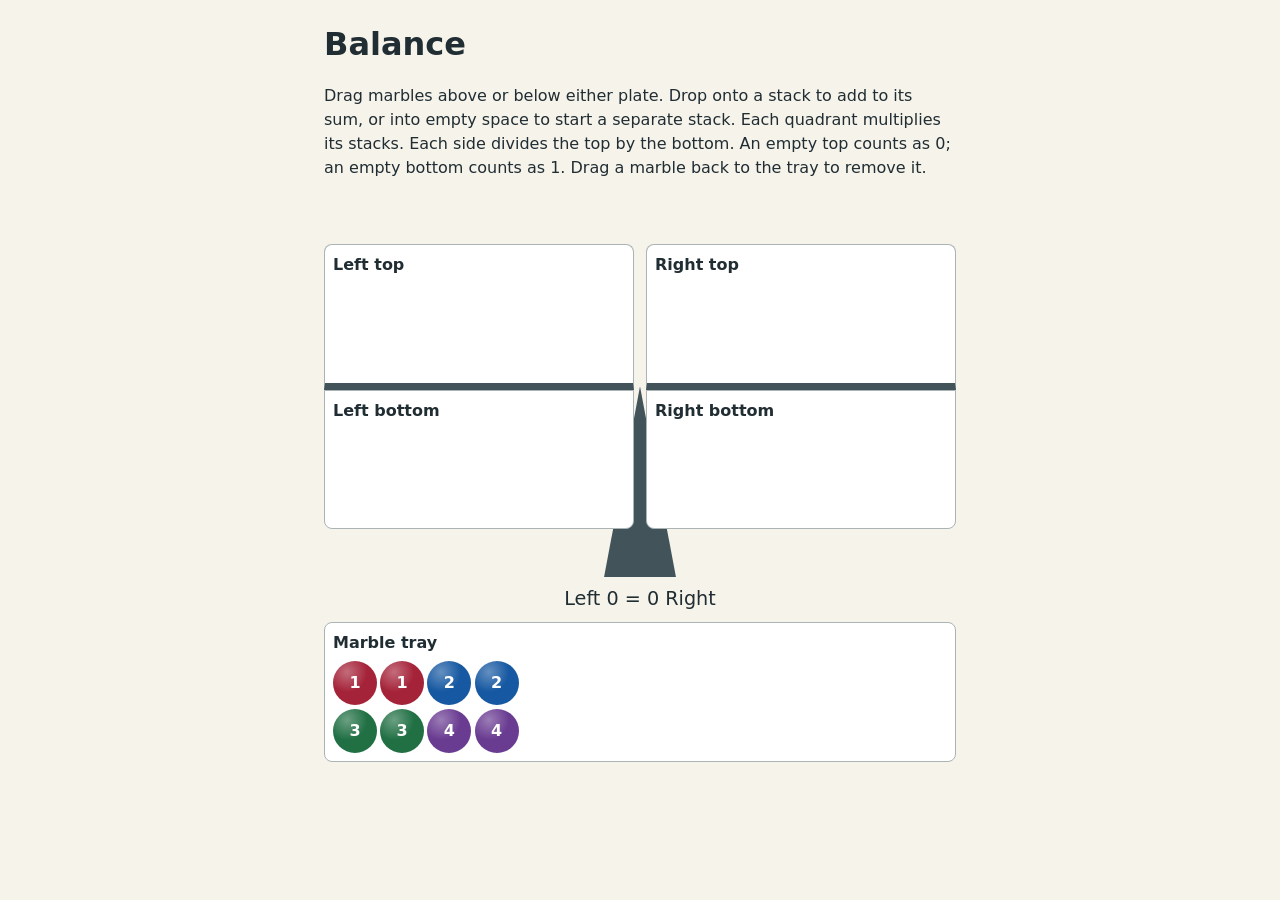
==== docs/index.html @ a251f583 "AI-generated: implement multiplication with marble stacks (Issue #7)" ====
<!DOCTYPE html>
<html lang="en">
<head>
  <meta charset="utf-8">
  <meta name="viewport" content="width=device-width, initial-scale=1">
  <title>Balance</title>
  <link rel="stylesheet" href="./styles.css">
</head>
<body>
  <main>
    <h1>Balance</h1>
    <p>Drag marbles above or below either plate. Drop onto a stack to add to its sum, or into empty space to start a separate stack. Each quadrant multiplies its stacks. Each side divides the top by the bottom. An empty top counts as 0; an empty bottom counts as 1. Drag a marble back to the tray to remove it.</p>
    <div class="scale">
      <div class="stand" aria-hidden="true"></div>
      <div class="beam">
        <section class="plate numerator" id="left">
          <h2>Left top</h2>
          <div class="marbles"></div>
        </section>
        <section class="plate numerator" id="right">
          <h2>Right top</h2>
          <div class="marbles"></div>
        </section>
        <section class="plate denominator" id="left-bottom">
          <h2>Left bottom</h2>
          <div class="marbles"></div>
        </section>
        <section class="plate denominator" id="right-bottom">
          <h2>Right bottom</h2>
          <div class="marbles"></div>
        </section>
      </div>
    </div>
    <output id="result" aria-live="polite">Left 0 = 0 Right</output>
    <section id="tray">
      <h2>Marble tray</h2>
      <div class="marbles"></div>
    </section>
  </main>
  <script src="./scripts.js"></script>
</body>
</html>
---- docs/styles.css ----
* {
  box-sizing: border-box;
}

body {
  margin: 0;
  background: #f6f3eb;
  color: #202d33;
  font: 1rem/1.5 system-ui, sans-serif;
}

main {
  max-width: 42rem;
  margin: auto;
  padding: 1.25rem;
}

h1 {
  margin: 0;
}

.scale {
  position: relative;
  padding: 3rem 0;
}

.stand {
  position: absolute;
  top: 50%;
  bottom: 0;
  left: 50%;
  translate: -50%;
  width: 4.5rem;
  background: #43535a;
  clip-path: polygon(50% 0, 100% 100%, 0 100%);
}

.beam {
  position: relative;
  display: grid;
  grid-template-columns: minmax(0, 1fr) minmax(0, 1fr);
  column-gap: 0.75rem;
  rotate: var(--tilt, 0deg);
  transform-origin: center;
}

.plate, #tray {
  background: #fff;
  border: 1px solid #aab4b5;
  border-radius: 0.5rem;
  padding: 0.5rem;
}

.numerator {
  border-bottom: 0.45rem solid #43535a;
  border-radius: 0.5rem 0.5rem 0 0;
}

.denominator {
  border-radius: 0 0 0.5rem 0.5rem;
}

h2 {
  margin: 0 0 0.4rem;
  font-size: 1rem;
}

.marbles {
  display: grid;
  grid-template-columns: repeat(4, minmax(0, 2.75rem));
  align-content: end;
  gap: 0.2rem;
  min-height: 5.7rem;
}

/* Each column is one sum. Wrapping keeps separate sums apart even on phones. */
.plate .marbles {
  display: flex;
  flex-wrap: wrap;
  align-items: flex-end;
  align-content: flex-end;
  gap: 0.75rem;
  padding: 0.5rem 0.25rem 2.75rem;
}

.stack {
  display: flex;
  flex-direction: column;
  flex: 0 0 2.75rem;
  padding: 0.25rem;
  border-radius: 1.5rem;
  background: #e5eaeb;
}

.stack .marble + .marble {
  margin-top: -0.5rem;
}

.marble {
  display: grid;
  place-items: center;
  aspect-ratio: 1;
  border-radius: 50%;
  background: radial-gradient(circle at 32% 25%, #ffffff55, transparent 45%), var(--colour);
  color: white;
  font-weight: bold;
  cursor: grab;
  touch-action: none;
  user-select: none;
}

.marble.dragging {
  opacity: 0.25;
}

.marble.preview {
  position: fixed;
  z-index: 1;
  translate: -50% -50%;
  pointer-events: none;
  opacity: 1;
}

#result {
  display: block;
  text-align: center;
  margin: 0.5rem 0;
  font-size: 1.2rem;
}
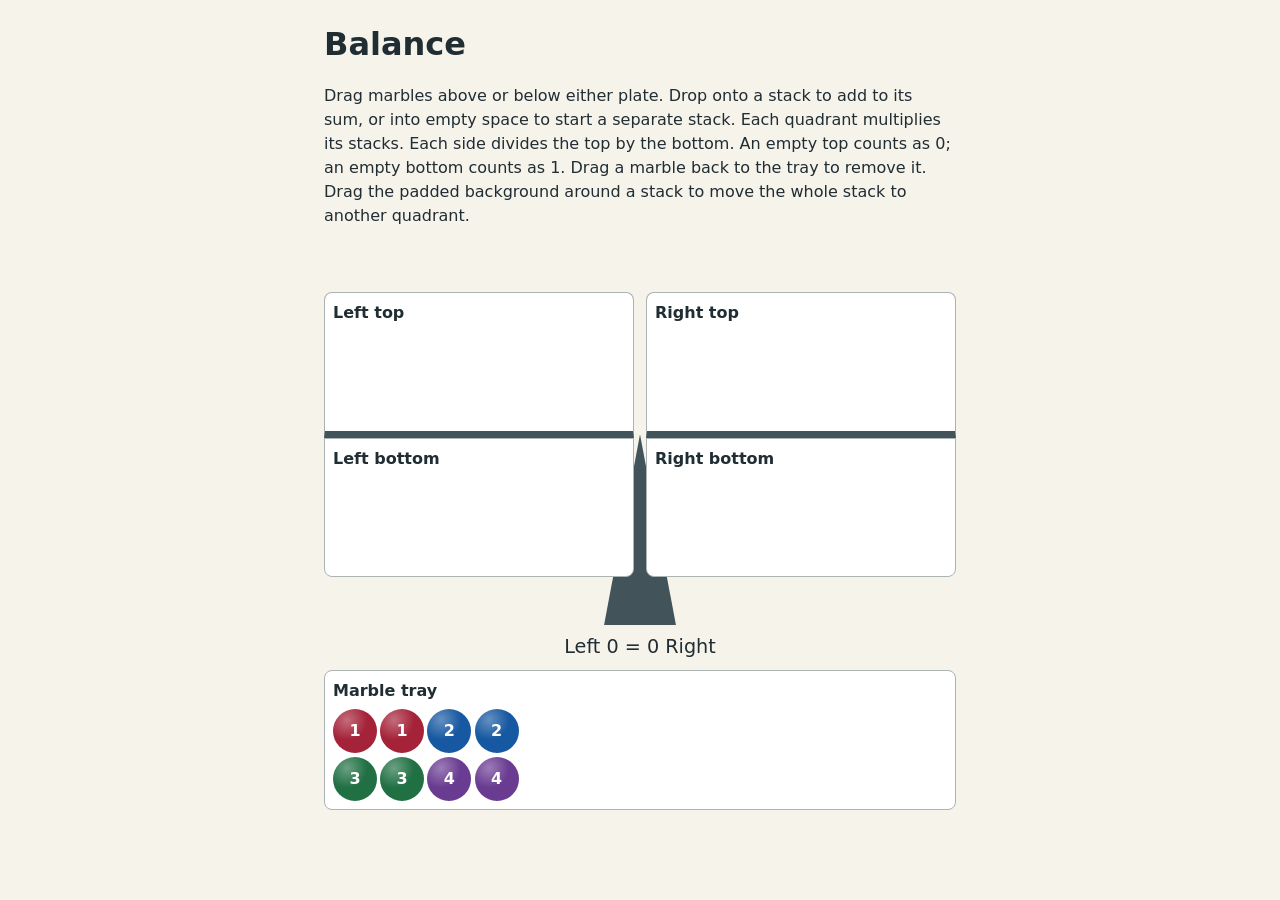
==== commit fdb2bc1c: "AI-generated: enable dragging whole marble stacks (Issue #11)" ====
--- a/docs/index.html
+++ b/docs/index.html
@@ -9,7 +9,7 @@
 <body>
   <main>
     <h1>Balance</h1>
-    <p>Drag marbles above or below either plate. Drop onto a stack to add to its sum, or into empty space to start a separate stack. Each quadrant multiplies its stacks. Each side divides the top by the bottom. An empty top counts as 0; an empty bottom counts as 1. Drag a marble back to the tray to remove it.</p>
+    <p>Drag marbles above or below either plate. Drop onto a stack to add to its sum, or into empty space to start a separate stack. Each quadrant multiplies its stacks. Each side divides the top by the bottom. An empty top counts as 0; an empty bottom counts as 1. Drag a marble back to the tray to remove it. Drag the padded background around a stack to move the whole stack to another quadrant.</p>
     <div class="scale">
       <div class="stand" aria-hidden="true"></div>
       <div class="beam">
--- a/docs/styles.css
+++ b/docs/styles.css
@@ -86,8 +86,11 @@
 .stack {
   display: flex;
   flex-direction: column;
-  flex: 0 0 2.75rem;
-  padding: 0.25rem;
+  flex: 0 0 4.25rem;
+  padding: 1rem 0.75rem;
+  cursor: grab;
+  touch-action: none;
+  user-select: none;
   border-radius: 1.5rem;
   background: #e5eaeb;
 }
@@ -109,11 +112,11 @@
   user-select: none;
 }
 
-.marble.dragging {
+.dragging {
   opacity: 0.25;
 }
 
-.marble.preview {
+.preview {
   position: fixed;
   z-index: 1;
   translate: -50% -50%;
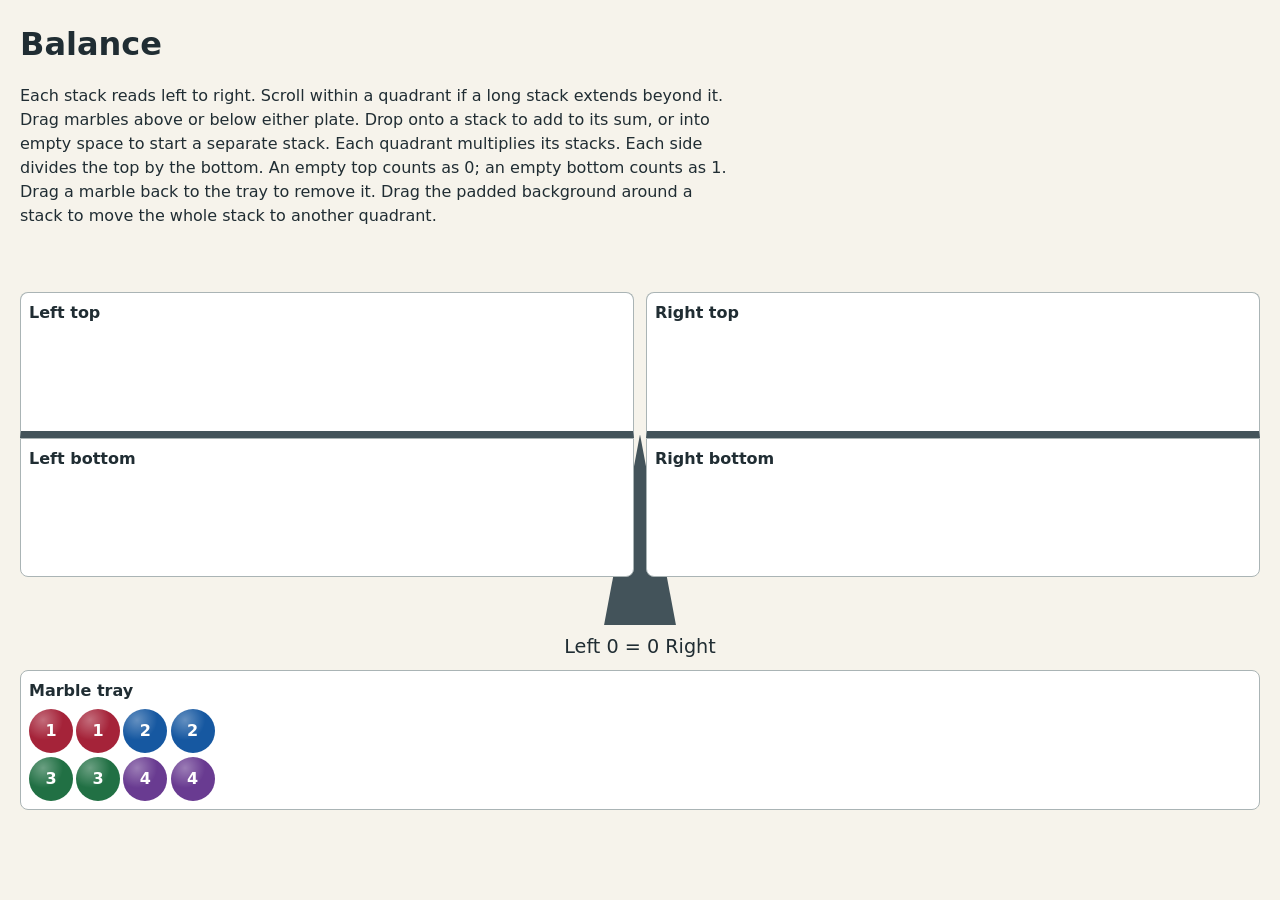
==== commit 8a5b70a7: "AI-generated: horizontal sums and responsive scale (Issues #14 and #16)" ====
--- a/docs/index.html
+++ b/docs/index.html
@@ -9,25 +9,25 @@
 <body>
   <main>
     <h1>Balance</h1>
-    <p>Drag marbles above or below either plate. Drop onto a stack to add to its sum, or into empty space to start a separate stack. Each quadrant multiplies its stacks. Each side divides the top by the bottom. An empty top counts as 0; an empty bottom counts as 1. Drag a marble back to the tray to remove it. Drag the padded background around a stack to move the whole stack to another quadrant.</p>
+    <p>Each stack reads left to right. Scroll within a quadrant if a long stack extends beyond it. Drag marbles above or below either plate. Drop onto a stack to add to its sum, or into empty space to start a separate stack. Each quadrant multiplies its stacks. Each side divides the top by the bottom. An empty top counts as 0; an empty bottom counts as 1. Drag a marble back to the tray to remove it. Drag the padded background around a stack to move the whole stack to another quadrant.</p>
     <div class="scale">
       <div class="stand" aria-hidden="true"></div>
       <div class="beam">
         <section class="plate numerator" id="left">
           <h2>Left top</h2>
-          <div class="marbles"></div>
+          <div class="marbles" tabindex="0" role="group" aria-label="Left top stacks"></div>
         </section>
         <section class="plate numerator" id="right">
           <h2>Right top</h2>
-          <div class="marbles"></div>
+          <div class="marbles" tabindex="0" role="group" aria-label="Right top stacks"></div>
         </section>
         <section class="plate denominator" id="left-bottom">
           <h2>Left bottom</h2>
-          <div class="marbles"></div>
+          <div class="marbles" tabindex="0" role="group" aria-label="Left bottom stacks"></div>
         </section>
         <section class="plate denominator" id="right-bottom">
           <h2>Right bottom</h2>
-          <div class="marbles"></div>
+          <div class="marbles" tabindex="0" role="group" aria-label="Right bottom stacks"></div>
         </section>
       </div>
     </div>
@@ -40,3 +40,4 @@
   <script src="./scripts.js"></script>
 </body>
 </html>
+
--- a/docs/styles.css
+++ b/docs/styles.css
@@ -10,7 +10,6 @@
 }
 
 main {
-  max-width: 42rem;
   margin: auto;
   padding: 1.25rem;
 }
@@ -73,7 +72,7 @@
   min-height: 5.7rem;
 }
 
-/* Each column is one sum. Wrapping keeps separate sums apart even on phones. */
+/* Each horizontal group is one sum; separate sums wrap as whole groups. */
 .plate .marbles {
   display: flex;
   flex-wrap: wrap;
@@ -81,12 +80,13 @@
   align-content: flex-end;
   gap: 0.75rem;
   padding: 0.5rem 0.25rem 2.75rem;
+  overflow-x: auto;
 }
 
 .stack {
   display: flex;
-  flex-direction: column;
-  flex: 0 0 4.25rem;
+  flex-direction: row;
+  flex: 0 0 auto;
   padding: 1rem 0.75rem;
   cursor: grab;
   touch-action: none;
@@ -95,8 +95,13 @@
   background: #e5eaeb;
 }
 
+.stack .marble {
+  flex: 0 0 2.75rem;
+  width: 2.75rem;
+}
+
 .stack .marble + .marble {
-  margin-top: -0.5rem;
+  margin-left: -0.5rem;
 }
 
 .marble {
@@ -130,3 +135,14 @@
   margin: 0.5rem 0;
   font-size: 1.2rem;
 }
+
+
+/* Keep instructions readable while the scale uses the full viewport width. */
+main > p {
+  max-width: 70ch;
+}
+
+.plate .marbles:focus-visible {
+  outline: 2px solid #1658a1;
+  outline-offset: -2px;
+}
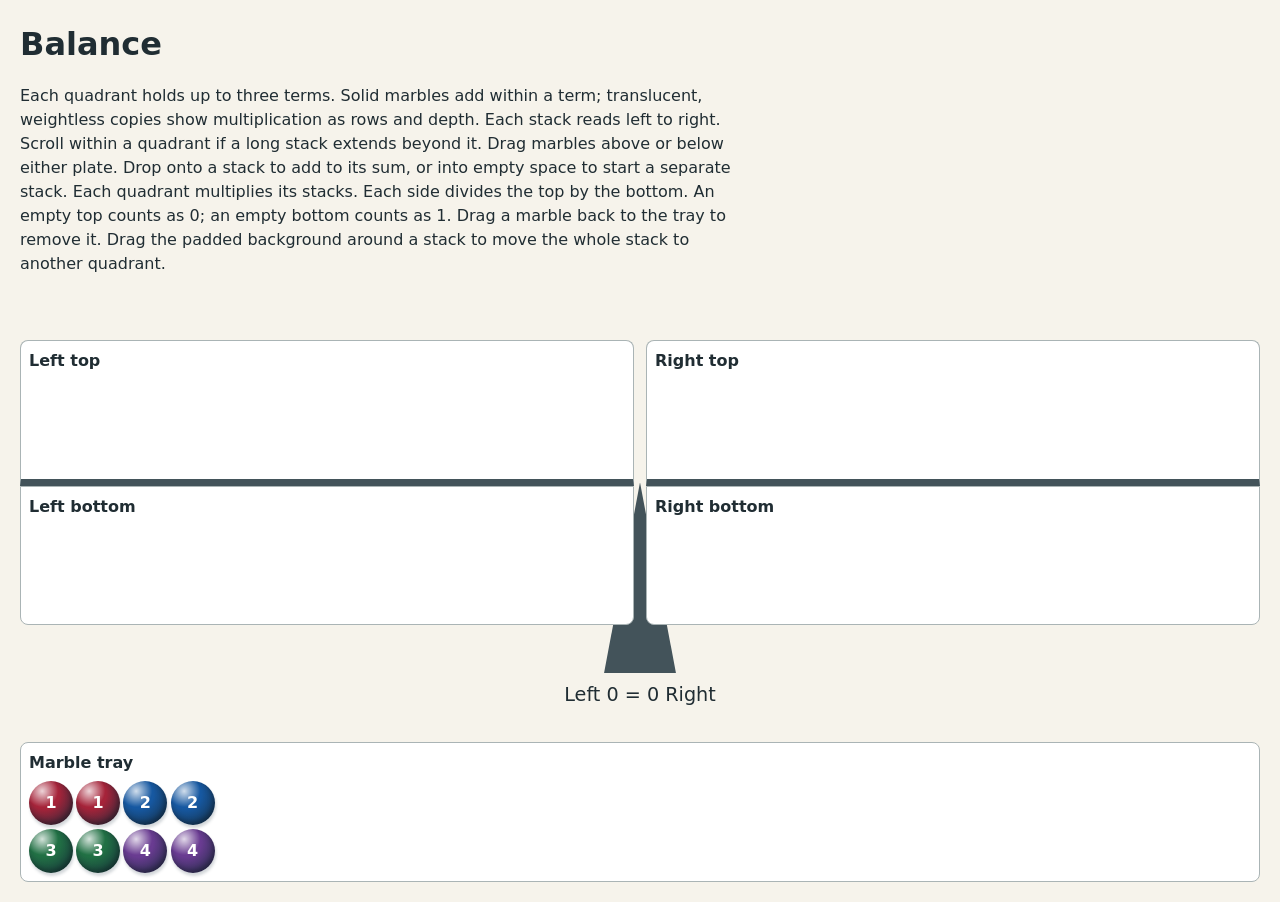
==== commit 1834cd5b: "AI-generated: visualize weighted multiplication with 3D ghost rows and layers (#18)" ====
--- a/docs/index.html
+++ b/docs/index.html
@@ -9,7 +9,7 @@
 <body>
   <main>
     <h1>Balance</h1>
-    <p>Each stack reads left to right. Scroll within a quadrant if a long stack extends beyond it. Drag marbles above or below either plate. Drop onto a stack to add to its sum, or into empty space to start a separate stack. Each quadrant multiplies its stacks. Each side divides the top by the bottom. An empty top counts as 0; an empty bottom counts as 1. Drag a marble back to the tray to remove it. Drag the padded background around a stack to move the whole stack to another quadrant.</p>
+    <p>Each quadrant holds up to three terms. Solid marbles add within a term; translucent, weightless copies show multiplication as rows and depth. Each stack reads left to right. Scroll within a quadrant if a long stack extends beyond it. Drag marbles above or below either plate. Drop onto a stack to add to its sum, or into empty space to start a separate stack. Each quadrant multiplies its stacks. Each side divides the top by the bottom. An empty top counts as 0; an empty bottom counts as 1. Drag a marble back to the tray to remove it. Drag the padded background around a stack to move the whole stack to another quadrant.</p>
     <div class="scale">
       <div class="stand" aria-hidden="true"></div>
       <div class="beam">
@@ -32,11 +32,13 @@
       </div>
     </div>
     <output id="result" aria-live="polite">Left 0 = 0 Right</output>
+    <p id="move-message" role="status" aria-live="polite"></p>
     <section id="tray">
       <h2>Marble tray</h2>
       <div class="marbles"></div>
     </section>
   </main>
+  <script src="./multiplication.js"></script>
   <script src="./scripts.js"></script>
 </body>
 </html>
--- a/docs/styles.css
+++ b/docs/styles.css
@@ -87,21 +87,27 @@
   display: flex;
   flex-direction: row;
   flex: 0 0 auto;
-  padding: 1rem 0.75rem;
+  position: relative;
+  isolation: isolate;
+  padding: calc(16px + var(--rise, 0px)) calc(12px + var(--depth, 0px)) 42px 12px;
   cursor: grab;
   touch-action: none;
   user-select: none;
   border-radius: 1.5rem;
-  background: #e5eaeb;
+  background: #edf1f3;
+  border: 1px solid #d0dade;
 }
 
 .stack .marble {
-  flex: 0 0 2.75rem;
-  width: 2.75rem;
+  position: relative;
+  z-index: 2;
+  flex: 0 0 44px;
+  width: 44px;
+  height: 44px;
 }
 
 .stack .marble + .marble {
-  margin-left: -0.5rem;
+  margin-left: -8px;
 }
 
 .marble {
@@ -109,7 +115,9 @@
   place-items: center;
   aspect-ratio: 1;
   border-radius: 50%;
-  background: radial-gradient(circle at 32% 25%, #ffffff55, transparent 45%), var(--colour);
+  background: radial-gradient(circle at 30% 23%, #ffffffcc, transparent 35%),
+    radial-gradient(circle at 35% 30%, var(--colour) 35%, #172b3b 100%);
+  box-shadow: inset -2px -3px 5px #0004, 1px 3px 3px #142a3a30;
   color: white;
   font-weight: bold;
   cursor: grab;
@@ -146,3 +154,33 @@
   outline: 2px solid #1658a1;
   outline-offset: -2px;
 }
+
+.stack-visual {
+  position: absolute;
+  top: 16px;
+  left: 12px;
+  z-index: 0;
+  pointer-events: none;
+}
+
+.ghost-volume { opacity: 0.48; }
+.volume-floor { fill: #b9ccd633; stroke: #8fa8b5; stroke-width: 1; }
+.volume-edge { fill: none; stroke: #8fa8b5; stroke-width: 1; }
+
+.stack-caption {
+  position: absolute;
+  bottom: 8px;
+  left: 12px;
+  right: 12px;
+  font-size: 0.8rem;
+  font-weight: 600;
+  white-space: nowrap;
+  pointer-events: none;
+}
+
+#move-message {
+  min-height: 1.5em;
+  margin: 0;
+  text-align: center;
+  color: #8a2633;
+}
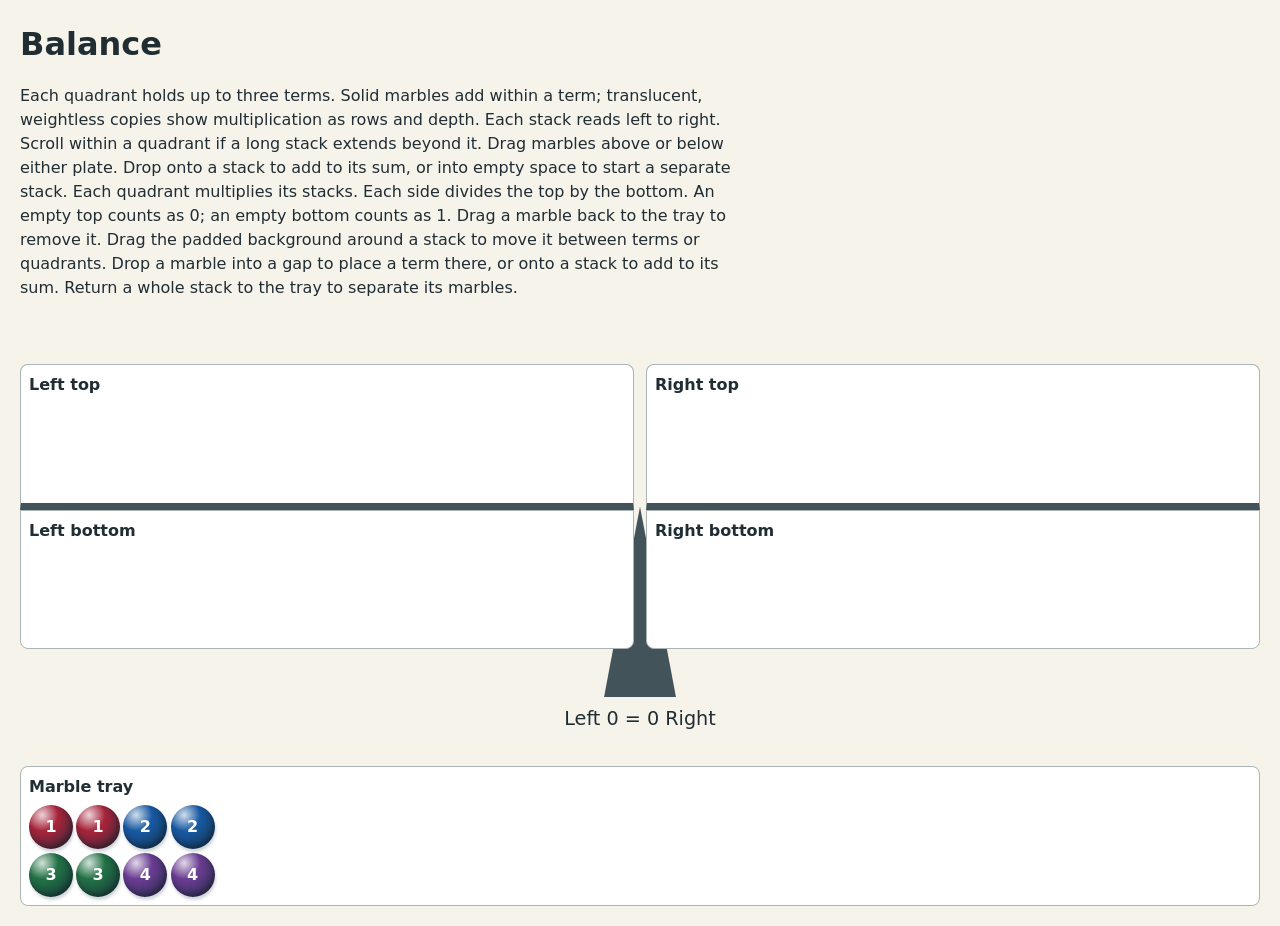
==== commit 1b9653b0: "AI-generated: reorder terms and disband stacks in the tray (#20)" ====
--- a/docs/index.html
+++ b/docs/index.html
@@ -9,7 +9,7 @@
 <body>
   <main>
     <h1>Balance</h1>
-    <p>Each quadrant holds up to three terms. Solid marbles add within a term; translucent, weightless copies show multiplication as rows and depth. Each stack reads left to right. Scroll within a quadrant if a long stack extends beyond it. Drag marbles above or below either plate. Drop onto a stack to add to its sum, or into empty space to start a separate stack. Each quadrant multiplies its stacks. Each side divides the top by the bottom. An empty top counts as 0; an empty bottom counts as 1. Drag a marble back to the tray to remove it. Drag the padded background around a stack to move the whole stack to another quadrant.</p>
+    <p>Each quadrant holds up to three terms. Solid marbles add within a term; translucent, weightless copies show multiplication as rows and depth. Each stack reads left to right. Scroll within a quadrant if a long stack extends beyond it. Drag marbles above or below either plate. Drop onto a stack to add to its sum, or into empty space to start a separate stack. Each quadrant multiplies its stacks. Each side divides the top by the bottom. An empty top counts as 0; an empty bottom counts as 1. Drag a marble back to the tray to remove it. Drag the padded background around a stack to move it between terms or quadrants. Drop a marble into a gap to place a term there, or onto a stack to add to its sum. Return a whole stack to the tray to separate its marbles.</p>
     <div class="scale">
       <div class="stand" aria-hidden="true"></div>
       <div class="beam">
--- a/docs/styles.css
+++ b/docs/styles.css
@@ -184,3 +184,17 @@
   text-align: center;
   color: #8a2633;
 }
+
+/* Insertion cues do not change the layout while a pointer is captured. */
+.stack.drop-before::before, .stack.drop-after::after {
+  content: '';
+  position: absolute;
+  top: 0;
+  bottom: 0;
+  width: 3px;
+  background: #1658a1;
+  border-radius: 2px;
+  pointer-events: none;
+}
+.stack.drop-before::before { left: -6px; }
+.stack.drop-after::after { right: -6px; }
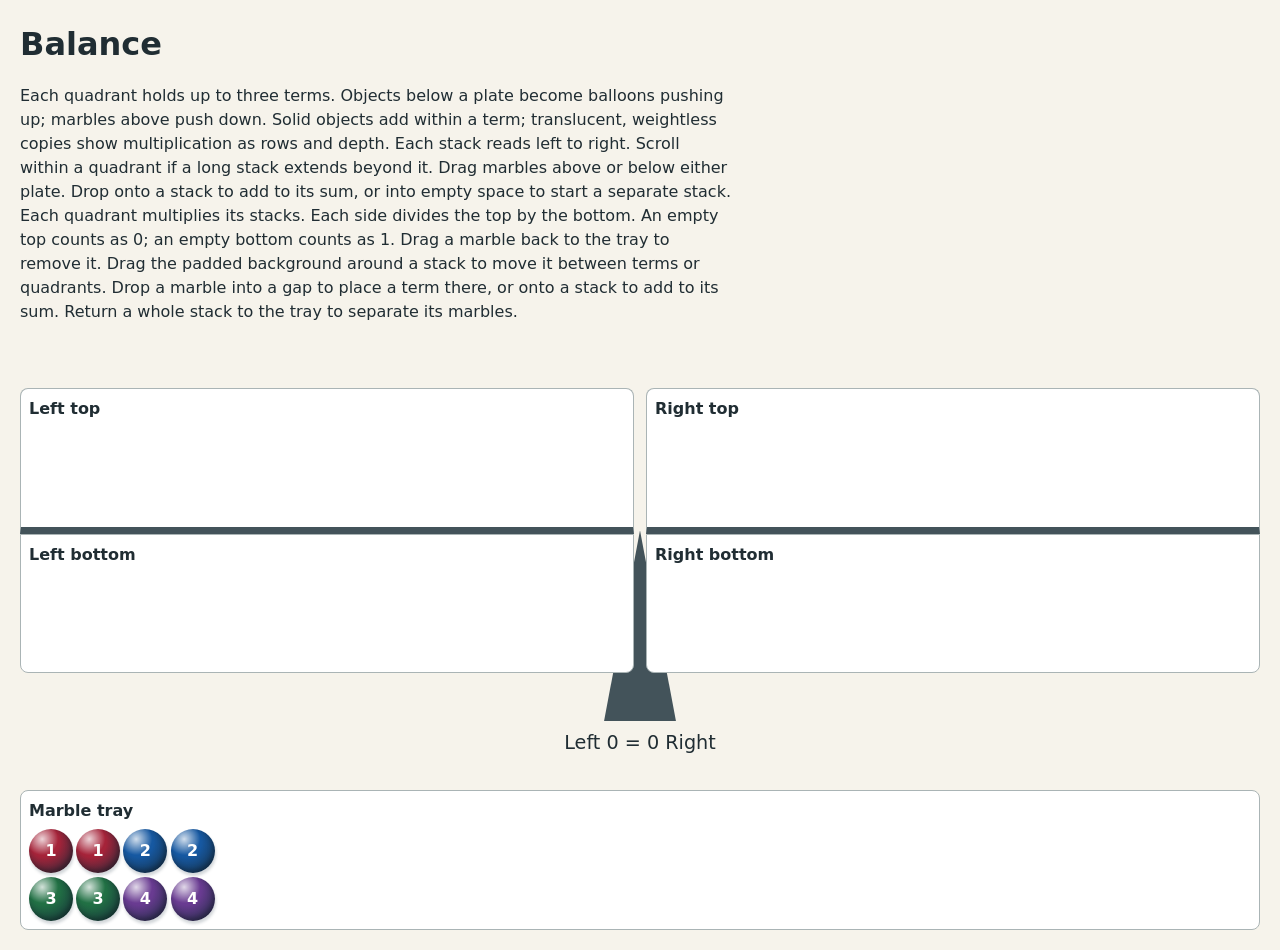
==== commit 40f4278e: "AI-generated: show denominator balloons and directional force arrows (#21)" ====
--- a/docs/index.html
+++ b/docs/index.html
@@ -9,7 +9,7 @@
 <body>
   <main>
     <h1>Balance</h1>
-    <p>Each quadrant holds up to three terms. Solid marbles add within a term; translucent, weightless copies show multiplication as rows and depth. Each stack reads left to right. Scroll within a quadrant if a long stack extends beyond it. Drag marbles above or below either plate. Drop onto a stack to add to its sum, or into empty space to start a separate stack. Each quadrant multiplies its stacks. Each side divides the top by the bottom. An empty top counts as 0; an empty bottom counts as 1. Drag a marble back to the tray to remove it. Drag the padded background around a stack to move it between terms or quadrants. Drop a marble into a gap to place a term there, or onto a stack to add to its sum. Return a whole stack to the tray to separate its marbles.</p>
+    <p>Each quadrant holds up to three terms. Objects below a plate become balloons pushing up; marbles above push down. Solid objects add within a term; translucent, weightless copies show multiplication as rows and depth. Each stack reads left to right. Scroll within a quadrant if a long stack extends beyond it. Drag marbles above or below either plate. Drop onto a stack to add to its sum, or into empty space to start a separate stack. Each quadrant multiplies its stacks. Each side divides the top by the bottom. An empty top counts as 0; an empty bottom counts as 1. Drag a marble back to the tray to remove it. Drag the padded background around a stack to move it between terms or quadrants. Drop a marble into a gap to place a term there, or onto a stack to add to its sum. Return a whole stack to the tray to separate its marbles.</p>
     <div class="scale">
       <div class="stand" aria-hidden="true"></div>
       <div class="beam">
--- a/docs/styles.css
+++ b/docs/styles.css
@@ -198,3 +198,39 @@
 }
 .stack.drop-before::before { left: -6px; }
 .stack.drop-after::after { right: -6px; }
+
+/* Denominator objects become buoyant balloons; their numeric values stay unchanged. */
+.marble.balloon {
+  border-radius: 50% 50% 50% 50% / 35% 35% 65% 65%;
+}
+.marble.balloon::after {
+  content: '';
+  position: absolute;
+  bottom: -3px;
+  left: calc(50% - 4px);
+  width: 8px;
+  height: 5px;
+  background: var(--colour);
+  clip-path: polygon(50% 0, 100% 100%, 0 100%);
+}
+.stack { padding-bottom: 70px; }
+.stack-caption { bottom: 36px; }
+.force-arrow {
+  position: absolute;
+  bottom: 8px;
+  left: calc(12px + var(--row-width) / 2 - 12px);
+  width: 24px;
+  height: 24px;
+  pointer-events: none;
+}
+.force-arrow path {
+  fill: none;
+  stroke: #43535a;
+  stroke-width: 2.5;
+  stroke-linecap: round;
+  stroke-linejoin: round;
+}
+.balloon-stack { padding-top: calc(48px + var(--rise)); padding-bottom: 42px; }
+.balloon-stack .stack-visual { top: 48px; }
+.balloon-stack .stack-caption { bottom: 8px; }
+.balloon-stack .force-arrow { top: 8px; bottom: auto; }
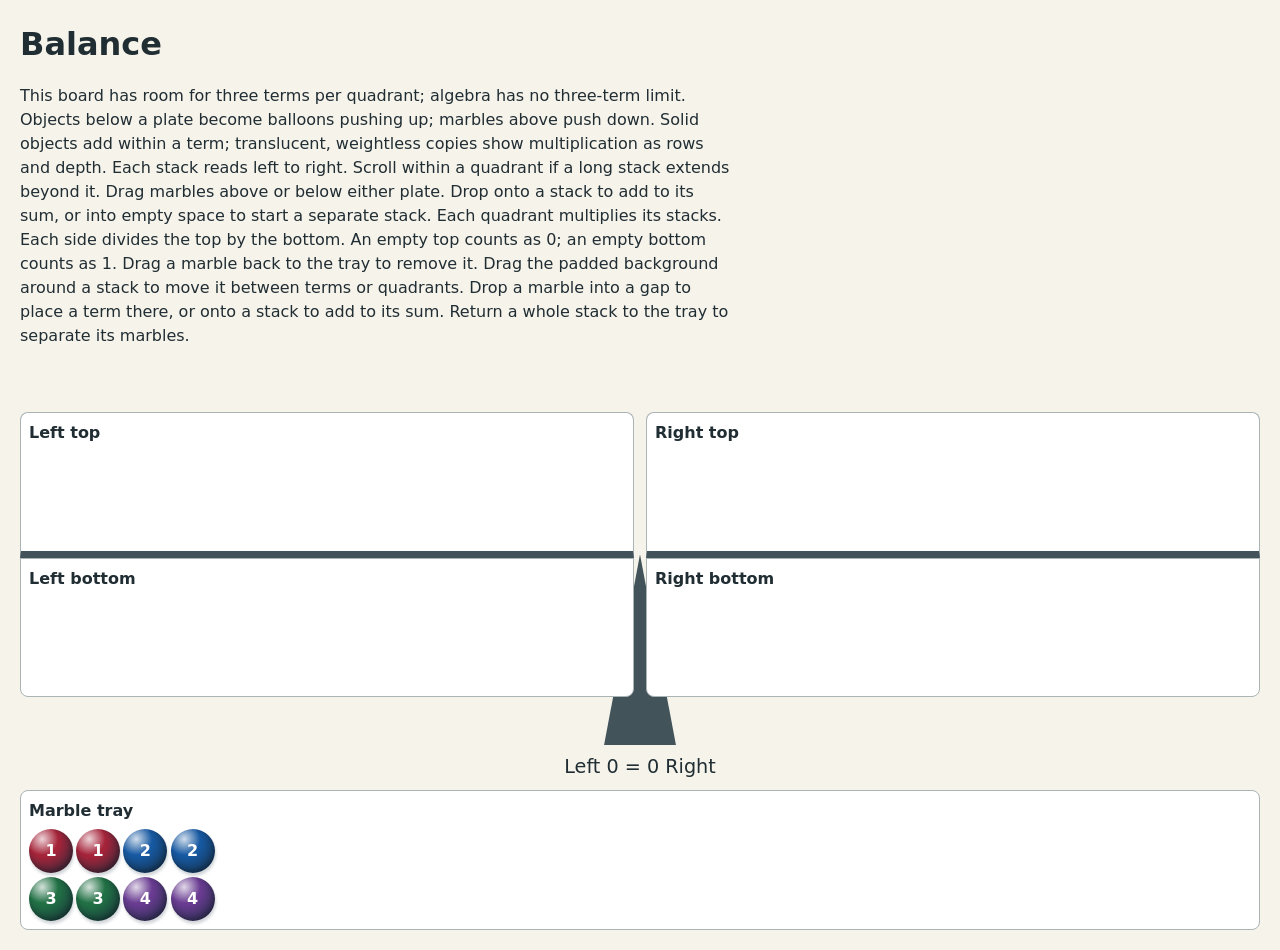
==== commit 07e70698: "AI-generated: center terms and silently reject fourth terms (#23)" ====
--- a/docs/index.html
+++ b/docs/index.html
@@ -9,7 +9,7 @@
 <body>
   <main>
     <h1>Balance</h1>
-    <p>Each quadrant holds up to three terms. Objects below a plate become balloons pushing up; marbles above push down. Solid objects add within a term; translucent, weightless copies show multiplication as rows and depth. Each stack reads left to right. Scroll within a quadrant if a long stack extends beyond it. Drag marbles above or below either plate. Drop onto a stack to add to its sum, or into empty space to start a separate stack. Each quadrant multiplies its stacks. Each side divides the top by the bottom. An empty top counts as 0; an empty bottom counts as 1. Drag a marble back to the tray to remove it. Drag the padded background around a stack to move it between terms or quadrants. Drop a marble into a gap to place a term there, or onto a stack to add to its sum. Return a whole stack to the tray to separate its marbles.</p>
+    <p>This board has room for three terms per quadrant; algebra has no three-term limit. Objects below a plate become balloons pushing up; marbles above push down. Solid objects add within a term; translucent, weightless copies show multiplication as rows and depth. Each stack reads left to right. Scroll within a quadrant if a long stack extends beyond it. Drag marbles above or below either plate. Drop onto a stack to add to its sum, or into empty space to start a separate stack. Each quadrant multiplies its stacks. Each side divides the top by the bottom. An empty top counts as 0; an empty bottom counts as 1. Drag a marble back to the tray to remove it. Drag the padded background around a stack to move it between terms or quadrants. Drop a marble into a gap to place a term there, or onto a stack to add to its sum. Return a whole stack to the tray to separate its marbles.</p>
     <div class="scale">
       <div class="stand" aria-hidden="true"></div>
       <div class="beam">
@@ -32,7 +32,6 @@
       </div>
     </div>
     <output id="result" aria-live="polite">Left 0 = 0 Right</output>
-    <p id="move-message" role="status" aria-live="polite"></p>
     <section id="tray">
       <h2>Marble tray</h2>
       <div class="marbles"></div>
--- a/docs/styles.css
+++ b/docs/styles.css
@@ -76,8 +76,9 @@
 .plate .marbles {
   display: flex;
   flex-wrap: wrap;
-  align-items: flex-end;
-  align-content: flex-end;
+  align-items: center;
+  align-content: center;
+  justify-content: safe center;
   gap: 0.75rem;
   padding: 0.5rem 0.25rem 2.75rem;
   overflow-x: auto;
@@ -89,7 +90,8 @@
   flex: 0 0 auto;
   position: relative;
   isolation: isolate;
-  padding: calc(16px + var(--rise, 0px)) calc(12px + var(--depth, 0px)) 42px 12px;
+  --visual-top: 40px;
+  padding: calc(var(--visual-top) + var(--rise, 0px)) calc(12px + var(--depth, 0px)) 88px 12px;
   cursor: grab;
   touch-action: none;
   user-select: none;
@@ -157,7 +159,7 @@
 
 .stack-visual {
   position: absolute;
-  top: 16px;
+  top: var(--visual-top);
   left: 12px;
   z-index: 0;
   pointer-events: none;
@@ -167,23 +169,19 @@
 .volume-floor { fill: #b9ccd633; stroke: #8fa8b5; stroke-width: 1; }
 .volume-edge { fill: none; stroke: #8fa8b5; stroke-width: 1; }
 
-.stack-caption {
-  position: absolute;
-  bottom: 8px;
+.term-product {
+  position: absolute;
+  top: 8px;
   left: 12px;
   right: 12px;
+  text-align: center;
   font-size: 0.8rem;
   font-weight: 600;
   white-space: nowrap;
   pointer-events: none;
 }
 
-#move-message {
-  min-height: 1.5em;
-  margin: 0;
-  text-align: center;
-  color: #8a2633;
-}
+
 
 /* Insertion cues do not change the layout while a pointer is captured. */
 .stack.drop-before::before, .stack.drop-after::after {
@@ -213,11 +211,9 @@
   background: var(--colour);
   clip-path: polygon(50% 0, 100% 100%, 0 100%);
 }
-.stack { padding-bottom: 70px; }
-.stack-caption { bottom: 36px; }
 .force-arrow {
   position: absolute;
-  bottom: 8px;
+  top: calc(var(--visual-top) + var(--rise) + 96px);
   left: calc(12px + var(--row-width) / 2 - 12px);
   width: 24px;
   height: 24px;
@@ -230,7 +226,22 @@
   stroke-linecap: round;
   stroke-linejoin: round;
 }
-.balloon-stack { padding-top: calc(48px + var(--rise)); padding-bottom: 42px; }
-.balloon-stack .stack-visual { top: 48px; }
-.balloon-stack .stack-caption { bottom: 8px; }
-.balloon-stack .force-arrow { top: 8px; bottom: auto; }
+.balloon-stack { --visual-top: 72px; padding-bottom: 60px; }
+.balloon-stack .force-arrow { top: 38px; }
+.sum-brace {
+  position: absolute;
+  top: calc(var(--visual-top) + var(--rise) + 50px);
+  left: 12px;
+  pointer-events: none;
+}
+.sum-brace path { fill: none; stroke: #43535a; stroke-width: 1.5; }
+.term-sum {
+  position: absolute;
+  top: calc(var(--visual-top) + var(--rise) + 70px);
+  left: 12px;
+  width: var(--row-width);
+  font-size: 0.8rem;
+  text-align: center;
+  white-space: nowrap;
+  pointer-events: none;
+}
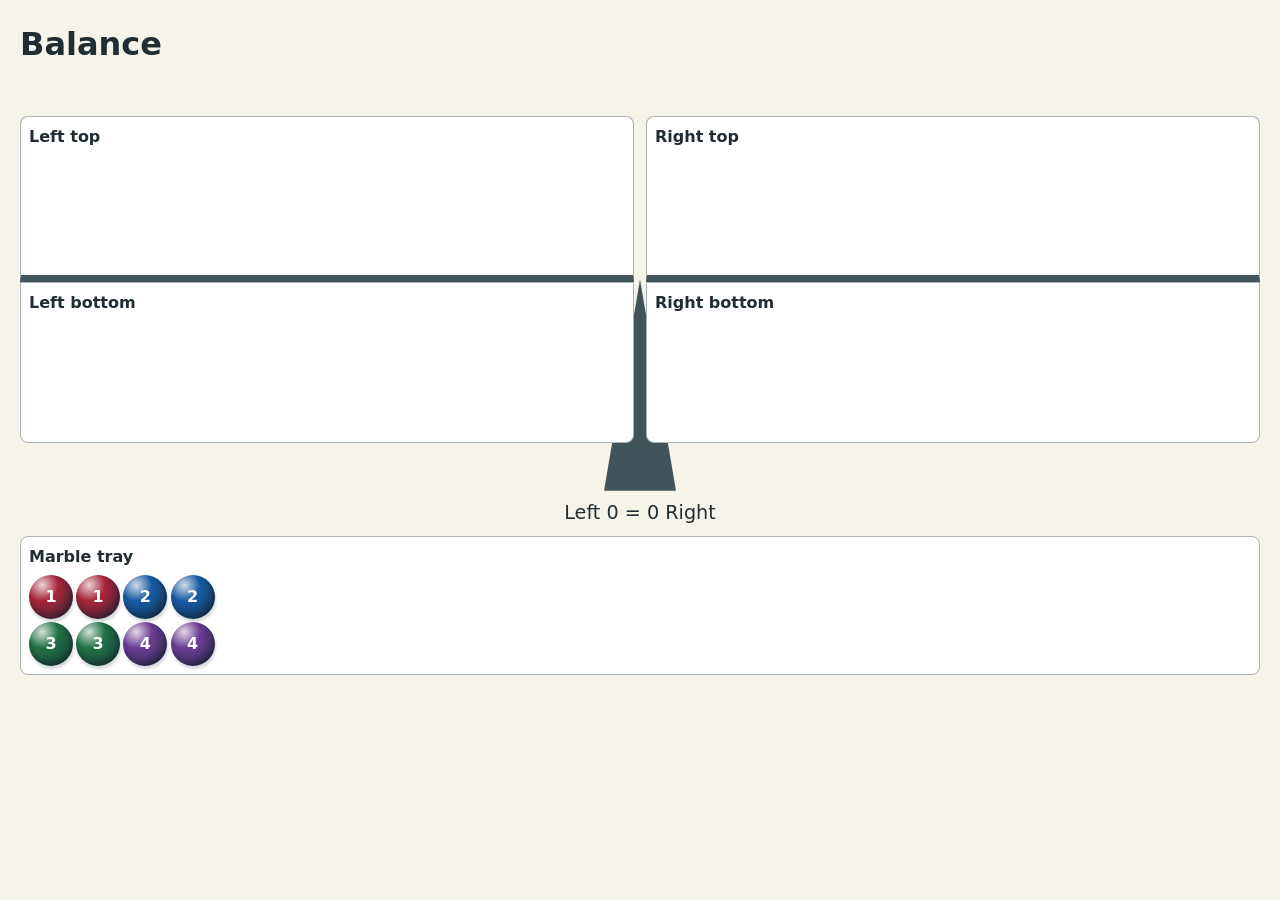
==== commit 8fb98e41: "Remove detailed description from index.html Removed a lengthy explanation about the board's function" ====
--- a/docs/index.html
+++ b/docs/index.html
@@ -9,7 +9,6 @@
 <body>
   <main>
     <h1>Balance</h1>
-    <p>This board has room for three terms per quadrant; algebra has no three-term limit. Objects below a plate become balloons pushing up; marbles above push down. Solid objects add within a term; translucent, weightless copies show multiplication as rows and depth. Each stack reads left to right. Scroll within a quadrant if a long stack extends beyond it. Drag marbles above or below either plate. Drop onto a stack to add to its sum, or into empty space to start a separate stack. Each quadrant multiplies its stacks. Each side divides the top by the bottom. An empty top counts as 0; an empty bottom counts as 1. Drag a marble back to the tray to remove it. Drag the padded background around a stack to move it between terms or quadrants. Drop a marble into a gap to place a term there, or onto a stack to add to its sum. Return a whole stack to the tray to separate its marbles.</p>
     <div class="scale">
       <div class="stand" aria-hidden="true"></div>
       <div class="beam">
--- a/docs/styles.css
+++ b/docs/styles.css
@@ -50,6 +50,11 @@
   padding: 0.5rem;
 }
 
+.plate {
+  display: flex;
+  flex-direction: column;
+}
+
 .numerator {
   border-bottom: 0.45rem solid #43535a;
   border-radius: 0.5rem 0.5rem 0 0;
@@ -72,32 +77,50 @@
   min-height: 5.7rem;
 }
 
-/* Each horizontal group is one sum; separate sums wrap as whole groups. */
+/* Compact, centered terms leave a marble-sized drop area while slots remain. */
 .plate .marbles {
   display: flex;
   flex-wrap: wrap;
+  flex: 1 1 auto;
   align-items: center;
   align-content: center;
   justify-content: safe center;
   gap: 0.75rem;
-  padding: 0.5rem 0.25rem 2.75rem;
+  padding: 56px 6px;
   overflow-x: auto;
 }
 
 .stack {
   display: flex;
   flex-direction: row;
-  flex: 0 0 auto;
+  flex: 0 1 var(--term-width, var(--natural-width));
+  min-width: var(--natural-width);
+  justify-content: center;
+  align-items: center;
   position: relative;
   isolation: isolate;
   --visual-top: 40px;
-  padding: calc(var(--visual-top) + var(--rise, 0px)) calc(12px + var(--depth, 0px)) 88px 12px;
+  --bottom-space: 88px;
+  --content-top: calc((100% - var(--visual-top) - var(--rise) - 44px - var(--bottom-space)) / 2);
+  --content-left: calc((100% - var(--row-width) - var(--depth)) / 2);
+  padding: calc(var(--visual-top) + var(--rise, 0px)) calc(12px + var(--depth, 0px)) var(--bottom-space) 12px;
   cursor: grab;
   touch-action: none;
   user-select: none;
   border-radius: 1.5rem;
   background: #edf1f3;
   border: 1px solid #d0dade;
+}
+
+/* At capacity, expand padding to make the occupied space visually explicit. */
+.plate.at-capacity .marbles {
+  align-items: stretch;
+  align-content: stretch;
+  padding: 6px;
+}
+
+.plate.at-capacity .stack {
+  flex-grow: 1;
 }
 
 .stack .marble {
@@ -159,8 +182,8 @@
 
 .stack-visual {
   position: absolute;
-  top: var(--visual-top);
-  left: 12px;
+  top: calc(var(--content-top) + var(--visual-top));
+  left: var(--content-left);
   z-index: 0;
   pointer-events: none;
 }
@@ -171,7 +194,7 @@
 
 .term-product {
   position: absolute;
-  top: 8px;
+  top: calc(var(--content-top) + 8px);
   left: 12px;
   right: 12px;
   text-align: center;
@@ -213,8 +236,8 @@
 }
 .force-arrow {
   position: absolute;
-  top: calc(var(--visual-top) + var(--rise) + 96px);
-  left: calc(12px + var(--row-width) / 2 - 12px);
+  top: calc(var(--content-top) + var(--visual-top) + var(--rise) + 96px);
+  left: calc(var(--content-left) + var(--row-width) / 2 - 12px);
   width: 24px;
   height: 24px;
   pointer-events: none;
@@ -226,19 +249,19 @@
   stroke-linecap: round;
   stroke-linejoin: round;
 }
-.balloon-stack { --visual-top: 72px; padding-bottom: 60px; }
-.balloon-stack .force-arrow { top: 38px; }
+.balloon-stack { --visual-top: 72px; --bottom-space: 60px; }
+.balloon-stack .force-arrow { top: calc(var(--content-top) + 38px); }
 .sum-brace {
   position: absolute;
-  top: calc(var(--visual-top) + var(--rise) + 50px);
-  left: 12px;
+  top: calc(var(--content-top) + var(--visual-top) + var(--rise) + 50px);
+  left: var(--content-left);
   pointer-events: none;
 }
 .sum-brace path { fill: none; stroke: #43535a; stroke-width: 1.5; }
 .term-sum {
   position: absolute;
-  top: calc(var(--visual-top) + var(--rise) + 70px);
-  left: 12px;
+  top: calc(var(--content-top) + var(--visual-top) + var(--rise) + 70px);
+  left: var(--content-left);
   width: var(--row-width);
   font-size: 0.8rem;
   text-align: center;
